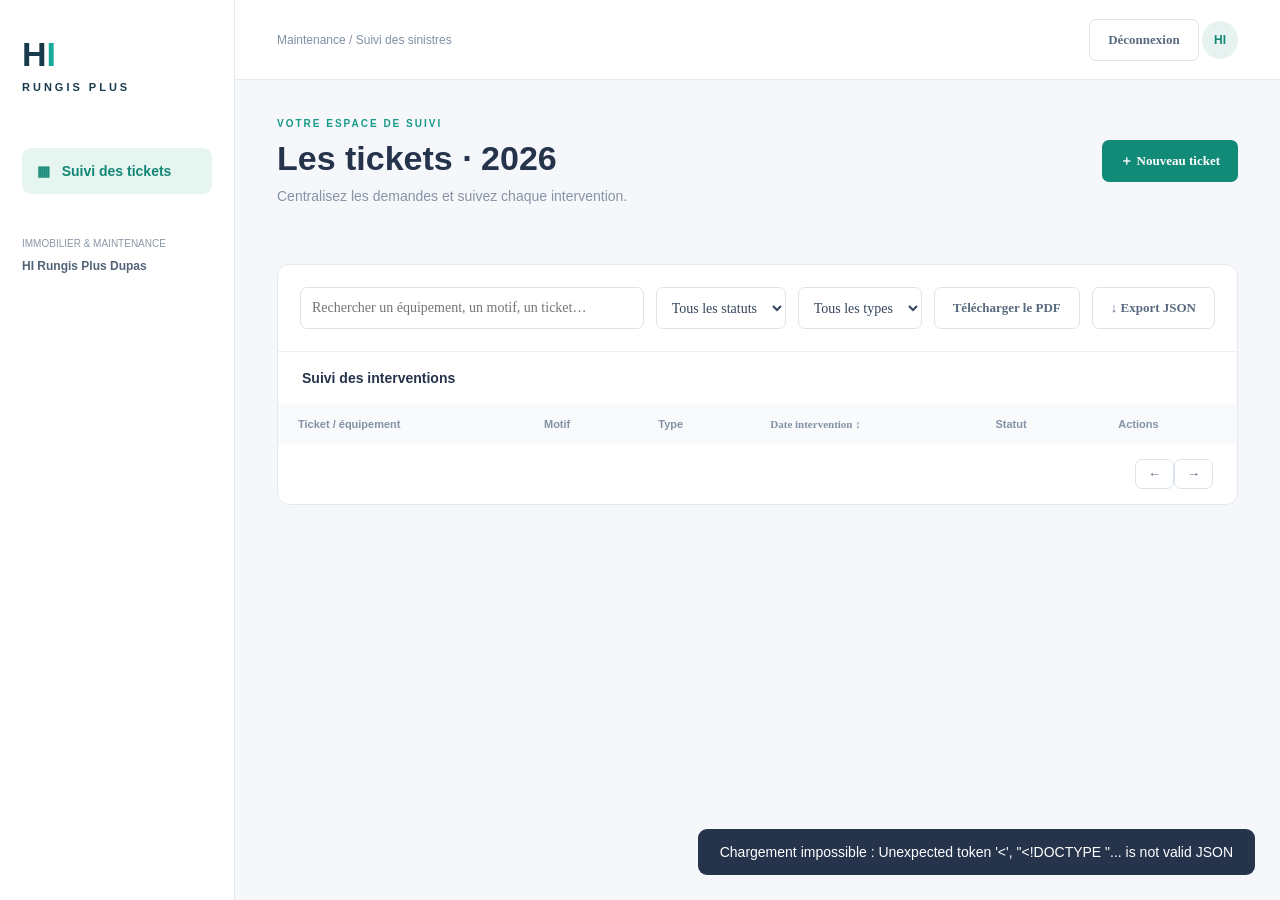
==== public/index.html @ 9f908ce8 "Add ticket tracking app with admin login and PDF downloads" ====
<!doctype html>
<html lang="fr"><head><meta charset="utf-8"><meta name="viewport" content="width=device-width,initial-scale=1"><title>Rungis • Suivi des tickets</title><link rel="stylesheet" href="style.css"></head>
<body><aside><div class="brand">H<span>I</span> <small>RUNGIS PLUS</small></div><div class="nav active">▦ &nbsp; Suivi des tickets</div><div class="site">IMMOBILIER & MAINTENANCE<br><strong>HI Rungis Plus Dupas</strong></div></aside><main><header><span>Maintenance / Suivi des sinistres</span><div><button class="secondary" id="logout">Déconnexion</button> <span class="avatar">HI</span></div></header><section><div class="heading"><div><div class="eyebrow">VOTRE ESPACE DE SUIVI</div><h1>Les tickets · 2026</h1><p>Centralisez les demandes et suivez chaque intervention.</p></div><button id="new">＋ Nouveau ticket</button></div><div class="stats" id="stats"></div><div class="panel"><div class="toolbar"><input id="search" placeholder="Rechercher un équipement, un motif, un ticket…" aria-label="Rechercher"><select id="status" aria-label="Filtrer par statut"><option value="open">Tickets ouverts</option><option value="all" selected>Tous les statuts</option><option value="closed">Tickets clos</option><option value="progress">En cours</option></select><select id="type" aria-label="Filtrer par type"><option value="">Tous les types</option></select><button class="secondary" id="recap">Télécharger le PDF</button><button class="secondary" id="export">↓ Export JSON</button></div><div class="listhead"><strong>Suivi des interventions</strong><span id="count"></span></div><div class="tablewrap"><table><thead><tr><th>Ticket / équipement</th><th>Motif</th><th>Type</th><th><button class="sort" id="sort">Date intervention ↕</button></th><th>Statut</th><th>Actions</th></tr></thead><tbody id="rows"></tbody></table></div><div class="pagination"><span id="pageinfo"></span><div><button class="secondary" id="prev">←</button><button class="secondary" id="next">→</button></div></div></div></section></main><dialog id="modal"><div class="modalhead"><h2 id="modalTitle"></h2><button class="icon" id="close" aria-label="Fermer">✕</button></div><form id="form"><div class="fields"><label>Équipement *<input name="equipment" required></label><label>Type de panne<input name="type" list="types"></label><label class="wide">Motif *<textarea name="title" required rows="3"></textarea></label><label>Date d’intervention<input name="date" type="date"></label><label>Statut *<input name="status" list="statuses" required></label><label class="wide">Commentaire<textarea name="comment" rows="4"></textarea></label></div><div id="source"></div><div class="modalfooter"><button type="button" class="secondary" id="cancel">Fermer</button><button id="save" type="submit">Enregistrer le ticket</button></div></form></dialog><datalist id="types"></datalist><datalist id="statuses"><option value="Ouvert"><option value="En cours"><option value="Clos"></datalist><div id="toast" role="status"></div><script src="pdf.js"></script><script src="app.js"></script></body></html>
---- public/style.css ----
*{box-sizing:border-box}body{margin:0;background:#f5f7fb;color:#25334b;font:14px 'Segoe UI',sans-serif}aside{position:fixed;inset:0 auto 0 0;width:235px;background:#fff;border-right:1px solid #e4e9f0;padding:35px 22px}.brand{font-size:34px;font-weight:800;color:#183b4c}.brand span{color:#18a99b}.brand small{display:block;font-size:11px;letter-spacing:3px;margin-top:7px}.nav{margin-top:55px;padding:15px;border-radius:9px;background:#e7f5f1;color:#128775;font-weight:600}.site{font-size:10px;line-height:2;color:#8b97a7;margin-top:40px}.site strong{font-size:12px;color:#526378}.storage{position:absolute;bottom:30px;font-size:12px;color:#128775}main{margin-left:235px}header{height:80px;background:white;border-bottom:1px solid #e4e9f0;display:flex;align-items:center;justify-content:space-between;padding:0 42px;color:#8090a4;font-size:12px}.avatar{background:#e6f3f0;color:#128775;padding:12px;border-radius:50%;font-weight:700}section{padding:38px 42px}.heading{display:flex;justify-content:space-between;align-items:center}.eyebrow{font-size:10px;letter-spacing:2px;color:#169a87;font-weight:700}h1{font-size:34px;margin:10px 0}p{color:#8793a5;margin:0}button{border:0;background:#128a78;color:#fff;border-radius:7px;padding:12px 18px;font:600 13px 'Segoe UI';cursor:pointer}button:hover{filter:brightness(.95)}button:disabled{opacity:.4;cursor:default}.secondary{background:white;color:#596a7f;border:1px solid #dce3ec}.stats{display:grid;grid-template-columns:repeat(4,1fr);gap:18px;margin:30px 0}.stat{background:white;border:1px solid #e4e9f0;padding:22px;border-radius:11px}.stat span{color:#8492a5;font-size:12px}.stat strong{display:block;font-size:30px;margin:10px 0 4px}.stat small{color:#169a87}.panel{background:white;border:1px solid #e4e9f0;border-radius:12px;overflow:hidden}.toolbar{display:flex;gap:12px;padding:22px;flex-wrap:wrap}input,select,textarea{border:1px solid #dce3ec;border-radius:7px;padding:11px;font:14px 'Segoe UI';color:#34455b;background:white}#search{flex:1;min-width:230px}.listhead{padding:18px 24px;border-top:1px solid #edf0f5;display:flex;justify-content:space-between}.listhead span{font-size:12px;color:#8b97a7}.tablewrap{overflow:auto}table{width:100%;border-collapse:collapse;text-align:left}th{background:#f8fafc;color:#8492a5;font-size:11px;font-weight:600;padding:14px 20px}td{padding:17px 20px;border-bottom:1px solid #edf0f5;font-size:12px}td:nth-child(2){max-width:330px;min-width:180px;line-height:1.6}td:first-child{min-width:155px}td strong{display:block;margin-top:5px}td small{color:#94a0b0}.badge{display:inline-block;padding:5px 9px;border-radius:20px;background:#fff3dc;color:#b18223;white-space:nowrap}.badge.closed{background:#e6f5ee;color:#26896c}.badge.progress{background:#e9efff;color:#5579c3}.actions{display:flex;gap:5px}.icon{background:transparent;color:#75869a;padding:8px}.delete{color:#bd6262}.sort{background:transparent;color:inherit;padding:0;font-size:11px}.pagination{display:flex;justify-content:space-between;align-items:center;padding:15px 24px;color:#8593a5;font-size:12px}.pagination button{padding:6px 12px}footer{margin-top:20px;color:#95a1b1;font-size:11px}dialog{width:640px;max-width:95vw;border:0;border-radius:14px;padding:26px;color:#25334b;box-shadow:0 20px 80px #172c4933}dialog::backdrop{background:#172c4966}.modalhead{display:flex;justify-content:space-between;align-items:center}h2{font-size:22px}.fields{display:grid;grid-template-columns:1fr 1fr;gap:18px}label{display:flex;flex-direction:column;gap:8px;font-size:12px;color:#6b7b90}.wide{grid-column:1/-1}.modalfooter{display:flex;justify-content:flex-end;gap:10px;margin-top:24px}#source{font-size:11px;color:#8997a8;margin-top:15px}#toast{position:fixed;bottom:25px;right:25px;background:#25334b;color:white;padding:15px 22px;border-radius:9px;display:none}@media(max-width:1000px){aside{width:185px}main{margin-left:185px}section{padding:28px 20px}.stats{gap:10px}.stat{padding:15px}}@media(max-width:700px){aside{display:none}main{margin:0}header{padding:0 20px;height:60px}.stats{grid-template-columns:1fr 1fr}.heading{align-items:flex-start;gap:10px}.heading button{margin-top:20px}h1{font-size:28px}.fields{grid-template-columns:1fr}.wide{grid-column:auto}}

#report{width:1100px;max-height:90vh;overflow:auto}#reportContent{margin-top:24px}#reportContent p{margin:10px 0}.report-stats{display:flex;gap:24px;flex-wrap:wrap;margin:20px 0;padding:16px;background:#e7f5f1;border-radius:8px}.report-stats strong{font-size:22px}.report-comment{white-space:pre-wrap;margin-top:8px}.report-filters{line-height:1.6}.report-table td{vertical-align:top;overflow-wrap:anywhere}.report-table td:nth-child(2){min-width:95px}.report-table{margin-top:20px}
@media print{
 @page{size:A4 landscape;margin:12mm}
 body{background:white;color:black;font-size:10pt}
 body>aside,body>main,body>#modal,body>#toast,body>datalist{display:none!important}
 #report{display:block!important;position:static;width:100%;max-width:none;max-height:none;overflow:visible;margin:0;padding:0;border:0;box-shadow:none}
 #report::backdrop{display:none}#report>.modalhead,#report>p,#report>.modalfooter{display:none}
 #reportContent{margin:0}#reportContent p{color:#333}.report-stats{background:white;border:1px solid #bbb}
 .report-table{width:100%;table-layout:fixed}.report-table th,.report-table td{padding:7px;font-size:9pt;min-width:0!important;max-width:none!important;color:black;border-bottom:1px solid #bbb}
 .report-table th:nth-child(1){width:18%}.report-table th:nth-child(2){width:10%}.report-table th:nth-child(3){width:14%}.report-table th:nth-child(4){width:46%}.report-table th:nth-child(5){width:12%}
 thead{display:table-header-group}tr{break-inside:avoid}h3{font-size:16pt}
}

.login-page{min-height:100vh;display:flex;align-items:center;justify-content:center;padding:24px}.login-card{width:420px;max-width:100%;background:white;border:1px solid #e4e9f0;border-radius:14px;padding:36px;box-shadow:0 15px 50px #172c4912}.login-card form{display:grid;gap:20px;margin-top:28px}.login-card p{line-height:1.6}#loginError{color:#b33;margin:0;font-size:13px}
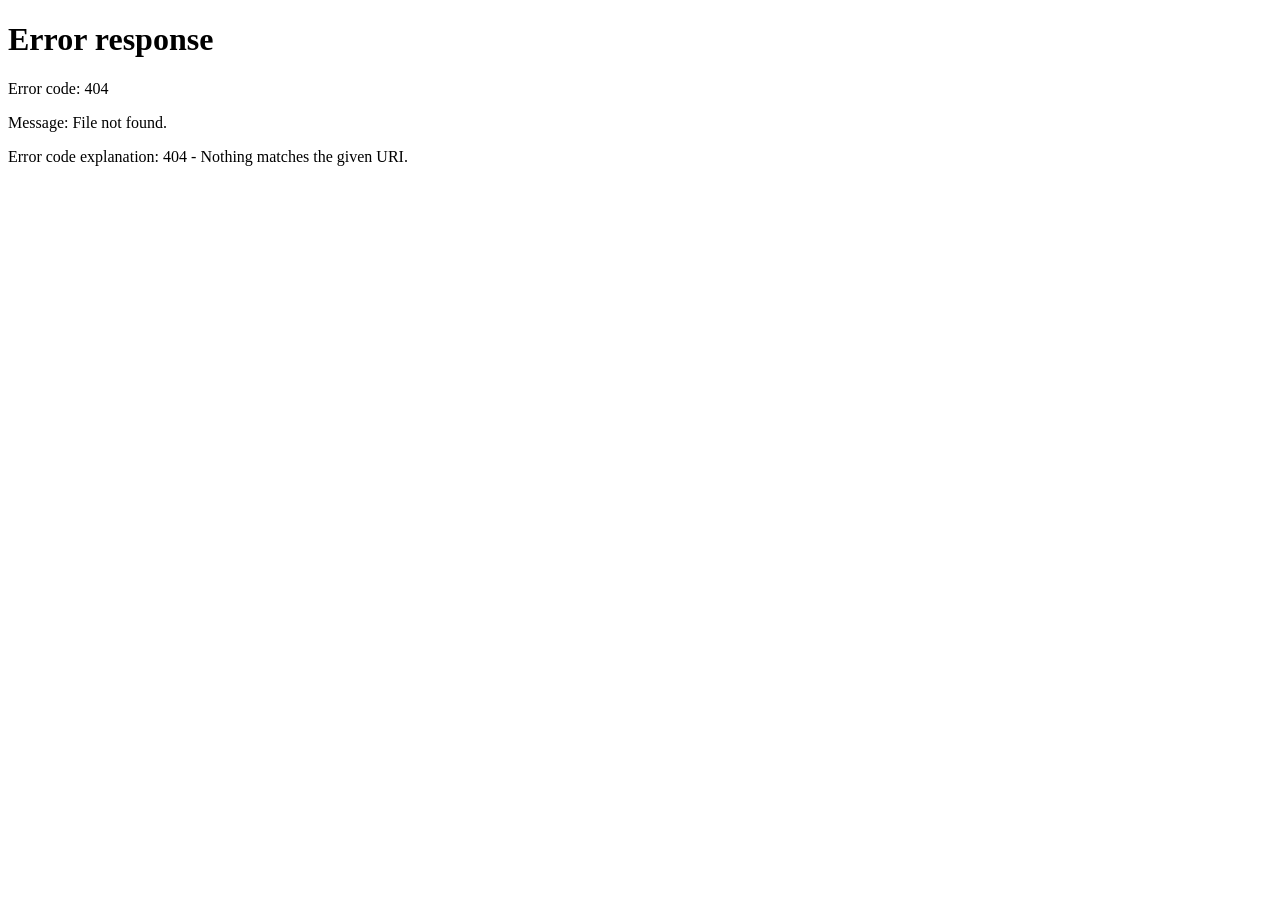
==== commit 6ad39580: "Convert to static HTML CSS JS app for Vercel with public ticket JSON" ====
--- a/public/index.html
+++ b/public/index.html
@@ -1,3 +1,3 @@
 <!doctype html>
 <html lang="fr"><head><meta charset="utf-8"><meta name="viewport" content="width=device-width,initial-scale=1"><title>Rungis • Suivi des tickets</title><link rel="stylesheet" href="style.css"></head>
-<body><aside><div class="brand">H<span>I</span> <small>RUNGIS PLUS</small></div><div class="nav active">▦ &nbsp; Suivi des tickets</div><div class="site">IMMOBILIER & MAINTENANCE<br><strong>HI Rungis Plus Dupas</strong></div></aside><main><header><span>Maintenance / Suivi des sinistres</span><div><button class="secondary" id="logout">Déconnexion</button> <span class="avatar">HI</span></div></header><section><div class="heading"><div><div class="eyebrow">VOTRE ESPACE DE SUIVI</div><h1>Les tickets · 2026</h1><p>Centralisez les demandes et suivez chaque intervention.</p></div><button id="new">＋ Nouveau ticket</button></div><div class="stats" id="stats"></div><div class="panel"><div class="toolbar"><input id="search" placeholder="Rechercher un équipement, un motif, un ticket…" aria-label="Rechercher"><select id="status" aria-label="Filtrer par statut"><option value="open">Tickets ouverts</option><option value="all" selected>Tous les statuts</option><option value="closed">Tickets clos</option><option value="progress">En cours</option></select><select id="type" aria-label="Filtrer par type"><option value="">Tous les types</option></select><button class="secondary" id="recap">Télécharger le PDF</button><button class="secondary" id="export">↓ Export JSON</button></div><div class="listhead"><strong>Suivi des interventions</strong><span id="count"></span></div><div class="tablewrap"><table><thead><tr><th>Ticket / équipement</th><th>Motif</th><th>Type</th><th><button class="sort" id="sort">Date intervention ↕</button></th><th>Statut</th><th>Actions</th></tr></thead><tbody id="rows"></tbody></table></div><div class="pagination"><span id="pageinfo"></span><div><button class="secondary" id="prev">←</button><button class="secondary" id="next">→</button></div></div></div></section></main><dialog id="modal"><div class="modalhead"><h2 id="modalTitle"></h2><button class="icon" id="close" aria-label="Fermer">✕</button></div><form id="form"><div class="fields"><label>Équipement *<input name="equipment" required></label><label>Type de panne<input name="type" list="types"></label><label class="wide">Motif *<textarea name="title" required rows="3"></textarea></label><label>Date d’intervention<input name="date" type="date"></label><label>Statut *<input name="status" list="statuses" required></label><label class="wide">Commentaire<textarea name="comment" rows="4"></textarea></label></div><div id="source"></div><div class="modalfooter"><button type="button" class="secondary" id="cancel">Fermer</button><button id="save" type="submit">Enregistrer le ticket</button></div></form></dialog><datalist id="types"></datalist><datalist id="statuses"><option value="Ouvert"><option value="En cours"><option value="Clos"></datalist><div id="toast" role="status"></div><script src="pdf.js"></script><script src="app.js"></script></body></html>
+<body><aside><div class="brand">H<span>I</span> <small>RUNGIS PLUS</small></div><div class="nav active">▦ &nbsp; Suivi des tickets</div><div class="site">IMMOBILIER & MAINTENANCE<br><strong>HI Rungis Plus Dupas</strong></div></aside><main><header><span>Maintenance / Suivi des sinistres</span><div><button class="secondary" id="logout">Déconnexion</button> <span class="avatar">HI</span></div></header><section><div class="heading"><div><div class="eyebrow">VOTRE ESPACE DE SUIVI</div><h1>Les tickets · 2026</h1><p>Centralisez les demandes et suivez chaque intervention.</p></div><button id="new">＋ Nouveau ticket</button></div><p class="storage-note">Les modifications sont enregistrées uniquement dans ce navigateur. Exportez le JSON pour les conserver ou les partager.</p><div class="stats" id="stats"></div><div class="panel"><div class="toolbar"><input id="search" placeholder="Rechercher un équipement, un motif, un ticket…" aria-label="Rechercher"><select id="status" aria-label="Filtrer par statut"><option value="open">Tickets ouverts</option><option value="all" selected>Tous les statuts</option><option value="closed">Tickets clos</option><option value="progress">En cours</option></select><select id="type" aria-label="Filtrer par type"><option value="">Tous les types</option></select><button class="secondary" id="recap">Télécharger le PDF</button><button class="secondary" id="export">↓ Export JSON</button></div><div class="listhead"><strong>Suivi des interventions</strong><span id="count"></span></div><div class="tablewrap"><table><thead><tr><th>Ticket / équipement</th><th>Motif</th><th>Type</th><th><button class="sort" id="sort">Date intervention ↕</button></th><th>Statut</th><th>Actions</th></tr></thead><tbody id="rows"></tbody></table></div><div class="pagination"><span id="pageinfo"></span><div><button class="secondary" id="prev">←</button><button class="secondary" id="next">→</button></div></div></div></section></main><dialog id="modal"><div class="modalhead"><h2 id="modalTitle"></h2><button class="icon" id="close" aria-label="Fermer">✕</button></div><form id="form"><div class="fields"><label>Équipement *<input name="equipment" required></label><label>Type de panne<input name="type" list="types"></label><label class="wide">Motif *<textarea name="title" required rows="3"></textarea></label><label>Date d’intervention<input name="date" type="date"></label><label>Statut *<input name="status" list="statuses" required></label><label class="wide">Commentaire<textarea name="comment" rows="4"></textarea></label></div><div id="source"></div><div class="modalfooter"><button type="button" class="secondary" id="cancel">Fermer</button><button id="save" type="submit">Enregistrer le ticket</button></div></form></dialog><datalist id="types"></datalist><datalist id="statuses"><option value="Ouvert"><option value="En cours"><option value="Clos"></datalist><div id="toast" role="status"></div><script src="store.js"></script><script src="pdf.js"></script><script src="app.js"></script></body></html>
--- a/public/style.css
+++ b/public/style.css
@@ -14,3 +14,5 @@
 }
 
 .login-page{min-height:100vh;display:flex;align-items:center;justify-content:center;padding:24px}.login-card{width:420px;max-width:100%;background:white;border:1px solid #e4e9f0;border-radius:14px;padding:36px;box-shadow:0 15px 50px #172c4912}.login-card form{display:grid;gap:20px;margin-top:28px}.login-card p{line-height:1.6}#loginError{color:#b33;margin:0;font-size:13px}
+
+.storage-note{margin-top:20px;color:#596a7f;line-height:1.6}
